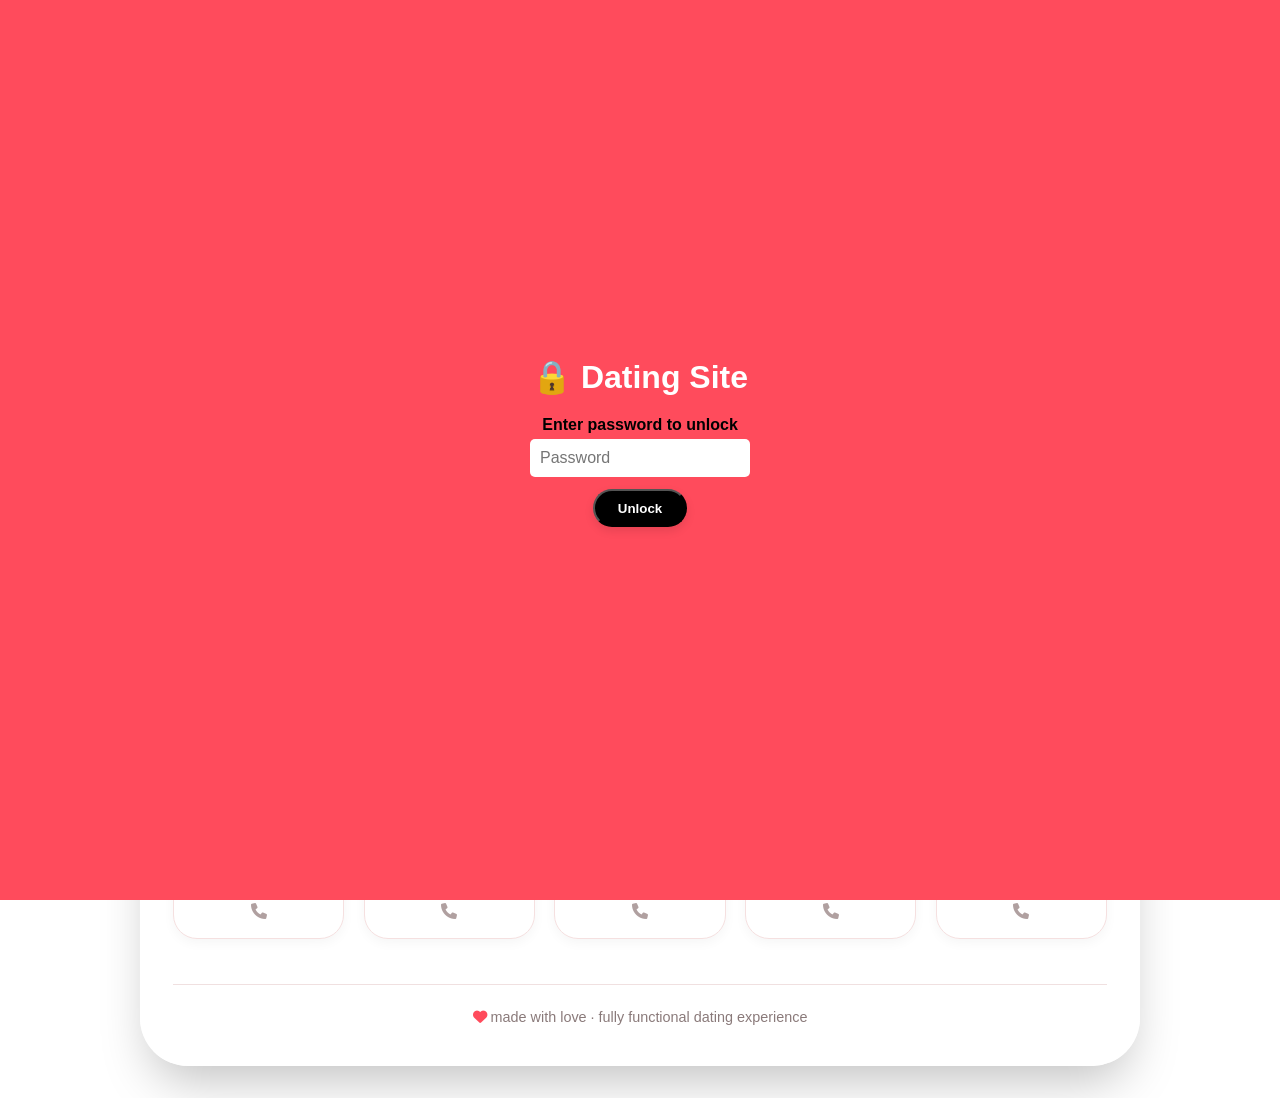
==== profiles.html @ 3c8412d4 "first commit" ====
<!DOCTYPE html>
<html lang="en">
  <head>
    <meta charset="UTF-8" />
    <meta name="viewport" content="width=device-width, initial-scale=1.0" />
    <title>Profile | Find Your Match</title>
    <link rel="stylesheet" href="profile.css" />
    <link
      rel="stylesheet"
      href="https://cdnjs.cloudflare.com/ajax/libs/font-awesome/6.0.0-beta3/css/all.min.css"
    />
  </head>
  <body>
    <div id="lockScreen">
      <h1>🔒 Dating Site</h1>
      <p class="text">Enter password to unlock</p>
      <input type="password" id="passwordInput" placeholder="Password" />
      <button onclick="unlock()">Unlock</button>
      <p id="errorMsg"></p>
    </div>



    <div class="app-container">
      <!-- header -->
      <div class="header">
        <div class="logo"><i class="fas fa-sparkles"></i> HeartSync</div>
        <div class="nav-icons">
          <ul class="nav-menu" id="nav-menu">
            <li><a href="index.html">Go Back</a></li>
          </ul>
        </div>
      </div>

      <!-- main profile card (featured) -->
      <div class="profile-card" id="featuredProfile">
        <div class="profile-avatar">
          <img src="./images/markyy.jpg" alt="Markyy" id="profileImg" />
          <span class="status-dot"></span>
        </div>
        <div class="profile-info">
          <h2 id="profileName">Markyy, 23</h2>
          <div class="tagline">
            <span>📍 Offa</span>
            <span> Watching Football + Watching Movies</span>
          </div>
          <p id="profileBio">
            "Love isn't finfing someone you can live with. It's finding someone
            you can't live without."
          </p>
          <div class="profile-actions">
            <a
              href="https://wa.me/+2348068736505?text=Hi!%20I%20liked%20you%20on%20HeartSync%20"
            >
              <button class="btn btn-primary" id="likeBtn">
                <i class="fas fa-heart"></i> Like
              </button>
            </a>

            <a href="https://wa.me/+2348068736505">
              <button class="btn btn-outline" id="messageBtn">
                <i class="fas fa-comment"></i> Message
              </button>
            </a>

            <button class="btn btn-like" id="nextProfileBtn">
              <i class="fas fa-arrow-right"></i> Next
            </button>
          </div>
        </div>
      </div>

      <!-- search & filters -->
      <div class="search-section">
        <div class="search-bar">
          <i class="fas fa-search"></i>
          <input
            type="text"
            placeholder="Search by name or town..."
            id="searchInput"
          />
          <button id="searchBtn"><i class="fas fa-filter"></i> Search</button>
        </div>
        <div class="filter-options">
          <select id="ageFilter">
            <option value="all">Any age</option>
            <option value="18-21">18–21</option>
            <option value="21-25">21–25</option>
            <option value="25+">25+</option>
          </select>
          <select id="cityFilter">
            <option value="all">All cities</option>
            <option value="offa">Offa</option>
            <option value="ilorin">Ilorin</option>
            <option value="ijagbo">Ijagbo</option>
            <option value="ipee">Ipee</option>
          </select>
        </div>
      </div>

      <!-- people grid -->
      <h3 style="font-weight: 500; color: #2c2c2c; margin-bottom: 0.5rem">
        <i class="fas fa-users" style="color: #ff4b5c"></i> around you
      </h3>
      <div class="cards-grid" id="peopleGrid">
        <!-- cards will be injected via JS -->
      </div>

      <div class="footer-note">
        <i class="fas fa-heart"></i> made with love · fully functional dating
        experience
      </div>
    </div>
    <script src="profile.js"></script>
  </body>
</html>
---- profile.css ----
* {
  margin: 0;
  padding: 0;
  box-sizing: border-box;
  font-family: Verdana, Geneva, Tahoma, sans-serif;
}

body {
  min-height: 100vh;
  display: flex;
  justify-content: center;
  align-items: center;
  padding: 2rem 1rem;
  background: linear-gradient(#ff8a8a 100%);
}

a {
  text-decoration: none;
  color: var(--primary);
  transition: color 0.3s ease;
}

ul {
  list-style-position: inside;
}

.nav-menu {
  display: flex;
  list-style: none;
  gap: 30px;
}

.nav-menu li {
  position: relative;
}

.nav-menu a {
  font-weight: 700;
  font-size: 1.3rem;
  padding: 15px 10;
  position: relative;
  color: #000;
}

.nav-menu a:hover {
  opacity: 0.8;
  transform: translateY(-2px);
}

.nav-menu a::after {
  content: "";
  position: absolute;
  width: 0;
  height: 2px;
  bottom: -5px;
  left: 0;
  background-color: #ff4b5c;
  transition: width 0.3s ease;
}

.nav-menu a:hover::after {
  width: 100%;
}

.app-container {
  max-width: 1000px;
  width: 100%;
  background: rgba(255, 255, 255, 0.7);
  backdrop-filter: blur(8px);
  -webkit-backdrop-filter: blur(8px);
  border-radius: 48px;
  padding: 2.5rem 2rem;
  box-shadow: 0 25px 50px -12px rgba(0, 0, 0, 0.25);
  border: 1px solid rgba(255, 255, 255, 0.4);
}

/* header */
.header {
  display: flex;
  justify-content: space-between;
  align-items: center;
  flex-wrap: wrap;
  margin-bottom: 2.5rem;
}

.logo {
  font-size: 2rem;
  font-weight: 700;
  letter-spacing: -0.5px;
  background: #000;
  -webkit-background-clip: text;
  -webkit-text-fill-color: transparent;
  background-clip: text;
}

.logo i {
  -webkit-text-fill-color: #ddd;
  margin-right: 6px;
}

/* .nav-icons {
  display: flex;
  gap: 1.8rem;
  color: #4a3f3f;
  font-size: 1.5rem;
}

.nav-icons i {
  cursor: pointer;
  transition: 0.2s;
}

.nav-icons i:hover {
  color: #c0392b;
  transform: scale(1.05);
} */

/* main card / profile */
.profile-card {
  background: white;
  border-radius: 32px;
  padding: 1.8rem 2rem;
  margin-bottom: 2.5rem;
  box-shadow: 0 8px 20px rgba(0, 0, 0, 0.06);
  display: flex;
  flex-wrap: wrap;
  gap: 2rem;
  align-items: center;
  transition: 0.3s;
  border: 1px solid #fce4e4;
}

.profile-avatar {
  position: relative;
  flex-shrink: 0;
}

.profile-avatar img {
  width: 130px;
  height: 130px;
  border-radius: 50%;
  object-fit: cover;
  border: 4px solid white;
  box-shadow: 0 10px 20px -5px rgba(0, 0, 0, 0.15);
}

.status-dot {
  position: absolute;
  bottom: 8px;
  right: 8px;
  width: 18px;
  height: 18px;
  background: #2ecc71;
  border: 3px solid white;
  border-radius: 50%;
  box-shadow: 0 0 0 2px rgba(46, 204, 113, 0.3);
}

.profile-info {
  flex: 1;
  min-width: 200px;
}

.profile-info h2 {
  font-size: 2rem;
  font-weight: 700;
  letter-spacing: -0.5px;
  color: #1e1e1e;
}

.profile-info .tagline {
  display: flex;
  gap: 12px;
  flex-wrap: wrap;
  margin: 8px 0 12px;
}

.profile-info .tagline span {
  background: #fce8e8;
  padding: 6px 16px;
  border-radius: 40px;
  font-size: 0.9rem;
  font-weight: 500;
  color: #ff4b5c;
}

.profile-info p {
  color: #4a3f3f;
  line-height: 1.5;
  max-width: 350px;
}

.profile-actions {
  display: flex;
  gap: 12px;
  margin-top: 14px;
  flex-wrap: wrap;
}

.btn {
  border: none;
  background: none;
  font-weight: 600;
  padding: 10px 22px;
  border-radius: 60px;
  font-size: 1rem;
  cursor: pointer;
  transition: 0.2s;
  display: inline-flex;
  align-items: center;
  gap: 8px;
}

.btn-primary {
  background: #ff4b5c;
  color: white;
  box-shadow: 0 6px 12px -6px #ff4b5c;
}

.btn-primary:hover {
  background: #c0392b;
  transform: scale(1.02);
}

.btn-outline {
  border: 1.5px solid #e0c0c0;
  color: #4a3f3f;
  background: transparent;
}

.btn-outline:hover {
  border-color: #c0392b;
  color: #c0392b;
  background: #fff5f5;
}

.btn-like {
  background: #fce8e8;
  color: #b03a3a;
}

.btn-like:hover {
  background: #ffd4d4;
}

/* search / filters */
.search-section {
  display: flex;
  flex-wrap: wrap;
  gap: 1rem;
  margin-bottom: 2rem;
  align-items: center;
  justify-content: space-between;
}

.search-bar {
  flex: 2;
  min-width: 220px;
  display: flex;
  background: white;
  border-radius: 60px;
  padding: 0.3rem 0.3rem 0.3rem 1.2rem;
  align-items: center;
  border: 1px solid #e0d0d0;
  box-shadow: 0 2px 6px rgba(0, 0, 0, 0.03);
}

.search-bar i {
  color: #b0a0a0;
  margin-right: 8px;
}

.search-bar input {
  border: none;
  padding: 12px 0;
  flex: 1;
  font-size: 1rem;
  background: transparent;
  outline: none;
}

.search-bar button {
  background: #ff4b5c;
  border: none;
  color: white;
  padding: 10px 22px;
  border-radius: 60px;
  font-weight: 600;
  cursor: pointer;
  transition: 0.2s;
}

.search-bar button:hover {
  background: #c0392b;
}

.filter-options {
  display: flex;
  gap: 10px;
  flex-wrap: wrap;
}

.filter-options select {
  background: white;
  border: 1px solid #ddd;
  padding: 10px 18px;
  border-radius: 40px;
  font-size: 0.95rem;
  color: #2c2c2c;
  cursor: pointer;
  outline: none;
}

/* cards grid */
.cards-grid {
  display: grid;
  grid-template-columns: repeat(auto-fill, minmax(140px, 1fr));
  gap: 1.2rem;
  margin-top: 1.5rem;
}

.person-card {
  background: white;
  border-radius: 24px;
  padding: 1.2rem 0.8rem;
  text-align: center;
  box-shadow: 0 4px 12px rgba(0, 0, 0, 0.04);
  transition: 0.2s;
  border: 1px solid #f5e0e0;
  cursor: pointer;
}

.person-card:hover {
  transform: translateY(-4px);
  border-color: #ff4b5c;
  box-shadow: 0 12px 18px -10px rgba(233, 78, 119, 0.2);
}

.person-card img {
  width: 70px;
  height: 70px;
  border-radius: 50%;
  object-fit: cover;
  margin-bottom: 10px;
  border: 2px solid #ffecec;
}

.person-card h4 {
  font-size: 1.05rem;
  color: #1e1e1e;
}

.person-card p {
  font-size: 0.8rem;
  color: #7a6a6a;
  margin: 4px 0 8px;
}

.person-card .card-actions {
  display: flex;
  justify-content: center;
  gap: 8px;
  margin-top: 8px;
}

.person-card .card-actions i {
  color: #b0a0a0;
  font-size: 1rem;
  transition: 0.2s;
}

.person-card .card-actions i.fa-phone:hover {
  color: #ff4b5c;
  transform: scale(1.2);
}

.person-card .card-actions i.fa-comment:hover {
  color: #2e86de;
}

.footer-note {
  margin-top: 2.8rem;
  text-align: center;
  color: #8a7a7a;
  font-size: 0.9rem;
  border-top: 1px solid #f0e0e0;
  padding-top: 1.5rem;
}

.footer-note i {
  color: #ff4b5c;
}

/* responsive */
@media (max-width: 600px) {
  .app-container {
    padding: 1.5rem;
  }
  .profile-card {
    flex-direction: column;
    align-items: center;
    text-align: center;
  }
  .profile-info .tagline {
    justify-content: center;
  }
  .profile-actions {
    justify-content: center;
  }
  .search-section {
    flex-direction: column;
  }
}

#lockScreen {
  position: fixed;
  top: 0;
  left: 0;
  width: 100%;
  height: 100%;
  background: #ff4b5c;
  display: flex;
  justify-content: center;
  align-items: center;
  flex-direction: column;
  z-index: 1000;
}
#lockScreen h1 {
  color: #fff;
  margin-bottom: 20px;
}
#lockScreen p {
  color: #000;
  margin-bottom: 5px;
  font-weight: 600;
}
#lockScreen input {
  padding: 10px;
  font-size: 16px;
  border: none;
  border-radius: 5px;
}
#lockScreen button {
  margin-top: 12px;
  background-color: black;
  color: #fff;
  padding: 0.6rem 1.4rem;
  border-radius: 50px;
  font-weight: 600;
  text-decoration: none;
  transition: all 0.3s ease;
  box-shadow: 0 4px 10px rgba(0, 0, 0, 0.1);
  cursor: pointer;
}
#lockScreen button:hover {
  transform: translateY(-2px);
  box-shadow: 0 6px 15px rgba(0, 0, 0, 0.2);
  color: #000;
  background-color: #fff;
}

#errorMsg {
  color: #fff;
  margin-top: 10px;
  font-weight: 600;
}
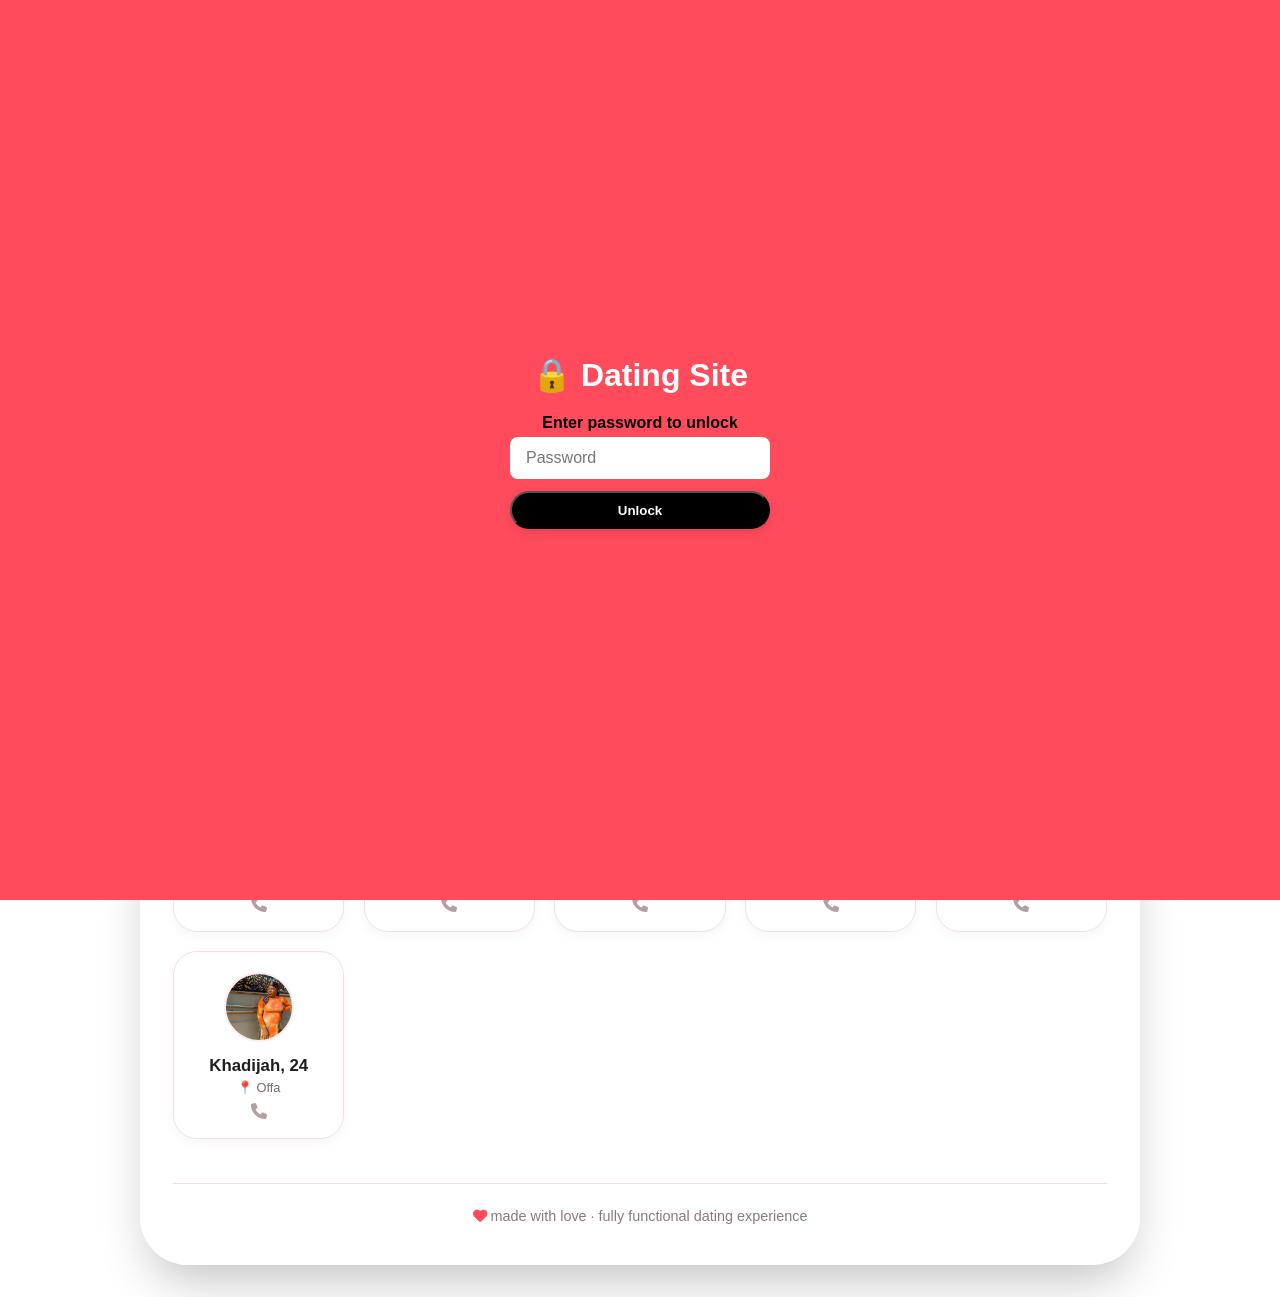
==== commit 6dd14eb5: "second commit" ====
--- a/profiles.html
+++ b/profiles.html
@@ -11,7 +11,7 @@
     />
   </head>
   <body>
-    <div id="lockScreen">
+       <div id="lockScreen">
       <h1>🔒 Dating Site</h1>
       <p class="text">Enter password to unlock</p>
       <input type="password" id="passwordInput" placeholder="Password" />
@@ -49,19 +49,13 @@
             you can't live without."
           </p>
           <div class="profile-actions">
-            <a
-              href="https://wa.me/+2348068736505?text=Hi!%20I%20liked%20you%20on%20HeartSync%20"
-            >
-              <button class="btn btn-primary" id="likeBtn">
-                <i class="fas fa-heart"></i> Like
-              </button>
-            </a>
+            <button class="btn btn-primary" id="likeBtn">
+              <i class="fas fa-heart"></i> Like
+            </button>
 
-            <a href="https://wa.me/+2348068736505">
-              <button class="btn btn-outline" id="messageBtn">
-                <i class="fas fa-comment"></i> Message
-              </button>
-            </a>
+            <button class="btn btn-outline" id="messageBtn">
+              <i class="fas fa-comment"></i> Message
+            </button>
 
             <button class="btn btn-like" id="nextProfileBtn">
               <i class="fas fa-arrow-right"></i> Next
--- a/profile.css
+++ b/profile.css
@@ -5,6 +5,10 @@
   font-family: Verdana, Geneva, Tahoma, sans-serif;
 }
 
+html {
+  overflow-x: hidden;
+}
+
 body {
   min-height: 100vh;
   display: flex;
@@ -12,6 +16,8 @@
   align-items: center;
   padding: 2rem 1rem;
   background: linear-gradient(#ff8a8a 100%);
+  overflow-x: hidden;
+  width: 100%;
 }
 
 a {
@@ -37,7 +43,7 @@
 .nav-menu a {
   font-weight: 700;
   font-size: 1.3rem;
-  padding: 15px 10;
+  padding: 15px 10px;
   position: relative;
   color: #000;
 }
@@ -68,8 +74,8 @@
   background: rgba(255, 255, 255, 0.7);
   backdrop-filter: blur(8px);
   -webkit-backdrop-filter: blur(8px);
-  border-radius: 48px;
-  padding: 2.5rem 2rem;
+  border-radius: clamp(20px, 5vw, 48px);
+  padding: clamp(1.25rem, 4vw, 2.5rem) clamp(1rem, 3vw, 2rem);
   box-shadow: 0 25px 50px -12px rgba(0, 0, 0, 0.25);
   border: 1px solid rgba(255, 255, 255, 0.4);
 }
@@ -84,7 +90,7 @@
 }
 
 .logo {
-  font-size: 2rem;
+  font-size: clamp(1.5rem, 4vw, 2rem);
   font-weight: 700;
   letter-spacing: -0.5px;
   background: #000;
@@ -136,8 +142,8 @@
 }
 
 .profile-avatar img {
-  width: 130px;
-  height: 130px;
+  width: clamp(90px, 20vw, 130px);
+  height: clamp(90px, 20vw, 130px);
   border-radius: 50%;
   object-fit: cover;
   border: 4px solid white;
@@ -159,10 +165,11 @@
 .profile-info {
   flex: 1;
   min-width: 200px;
+  width: 100%;
 }
 
 .profile-info h2 {
-  font-size: 2rem;
+  font-size: clamp(1.4rem, 4vw, 2rem);
   font-weight: 700;
   letter-spacing: -0.5px;
   color: #1e1e1e;
@@ -256,6 +263,7 @@
 .search-bar {
   flex: 2;
   min-width: 220px;
+  width: 100%;
   display: flex;
   background: white;
   border-radius: 60px;
@@ -263,18 +271,22 @@
   align-items: center;
   border: 1px solid #e0d0d0;
   box-shadow: 0 2px 6px rgba(0, 0, 0, 0.03);
+  box-sizing: border-box;
 }
 
 .search-bar i {
   color: #b0a0a0;
   margin-right: 8px;
+  flex-shrink: 0;
 }
 
 .search-bar input {
   border: none;
   padding: 12px 0;
   flex: 1;
-  font-size: 1rem;
+  min-width: 0;
+  width: 100%;
+  font-size: .65rem;
   background: transparent;
   outline: none;
 }
@@ -288,6 +300,8 @@
   font-weight: 600;
   cursor: pointer;
   transition: 0.2s;
+  flex-shrink: 0;
+  white-space: nowrap;
 }
 
 .search-bar button:hover {
@@ -392,23 +406,118 @@
 }
 
 /* responsive */
+
+/* Tablet */
+@media (max-width: 900px) {
+  .app-container {
+    border-radius: 28px;
+  }
+  .cards-grid {
+    grid-template-columns: repeat(auto-fill, minmax(120px, 1fr));
+    gap: 1rem;
+  }
+}
+
+/* Mobile */
 @media (max-width: 600px) {
+  body {
+    padding: 1rem 0.75rem;
+    align-items: flex-start;
+  }
   .app-container {
-    padding: 1.5rem;
+    padding: 1.5rem 1.1rem;
+    border-radius: 22px;
+  }
+  .header {
+    margin-bottom: 1.5rem;
+  }
+  .nav-menu {
+    gap: 12px;
+  }
+  .nav-menu a {
+    font-size: 1.05rem;
+    padding: 10px 6px;
   }
   .profile-card {
     flex-direction: column;
     align-items: center;
     text-align: center;
+    padding: 1.4rem 1.2rem;
   }
   .profile-info .tagline {
     justify-content: center;
   }
+  .profile-info p {
+    max-width: 100%;
+  }
   .profile-actions {
     justify-content: center;
+    width: 100%;
+  }
+  .profile-actions .btn {
+    flex: 1 1 auto;
+    justify-content: center;
   }
   .search-section {
     flex-direction: column;
+    align-items: stretch;
+  }
+  .search-bar {
+    width: 100%;
+  }
+  .search-bar button {
+    padding: 10px 16px;
+    font-size: 0.9rem;
+  }
+  .filter-options {
+    width: 100%;
+  }
+  .filter-options select {
+    flex: 1 1 130px;
+  }
+  .cards-grid {
+    grid-template-columns: repeat(auto-fill, minmax(110px, 1fr));
+    gap: 0.8rem;
+  }
+  .person-card {
+    padding: 1rem 0.6rem;
+  }
+}
+
+/* Very small phones */
+@media (max-width: 360px) {
+  .app-container {
+    padding: 1.2rem 0.9rem;
+    border-radius: 18px;
+  }
+  .logo {
+    font-size: 1.3rem;
+  }
+  .profile-avatar img {
+    width: 80px;
+    height: 80px;
+  }
+  .btn {
+    padding: 9px 16px;
+    font-size: 0.9rem;
+  }
+  .cards-grid {
+    grid-template-columns: repeat(auto-fill, minmax(95px, 1fr));
+    gap: 0.6rem;
+  }
+  .person-card img {
+    width: 56px;
+    height: 56px;
+  }
+  .person-card h4 {
+    font-size: 0.9rem;
+  }
+  .search-bar button {
+    padding: 9px 12px;
+    font-size: 0.82rem;
+  }
+  .search-bar button span {
+    display: none;
   }
 }
 
@@ -423,11 +532,14 @@
   justify-content: center;
   align-items: center;
   flex-direction: column;
+  padding: 1.5rem;
+  text-align: center;
   z-index: 1000;
 }
 #lockScreen h1 {
   color: #fff;
   margin-bottom: 20px;
+  font-size: clamp(1.4rem, 6vw, 2rem);
 }
 #lockScreen p {
   color: #000;
@@ -435,10 +547,12 @@
   font-weight: 600;
 }
 #lockScreen input {
-  padding: 10px;
+  padding: 12px 16px;
   font-size: 16px;
   border: none;
-  border-radius: 5px;
+  border-radius: 8px;
+  width: 100%;
+  max-width: 260px;
 }
 #lockScreen button {
   margin-top: 12px;
@@ -451,6 +565,8 @@
   transition: all 0.3s ease;
   box-shadow: 0 4px 10px rgba(0, 0, 0, 0.1);
   cursor: pointer;
+  width: 100%;
+  max-width: 260px;
 }
 #lockScreen button:hover {
   transform: translateY(-2px);
@@ -463,4 +579,4 @@
   color: #fff;
   margin-top: 10px;
   font-weight: 600;
-}
+}
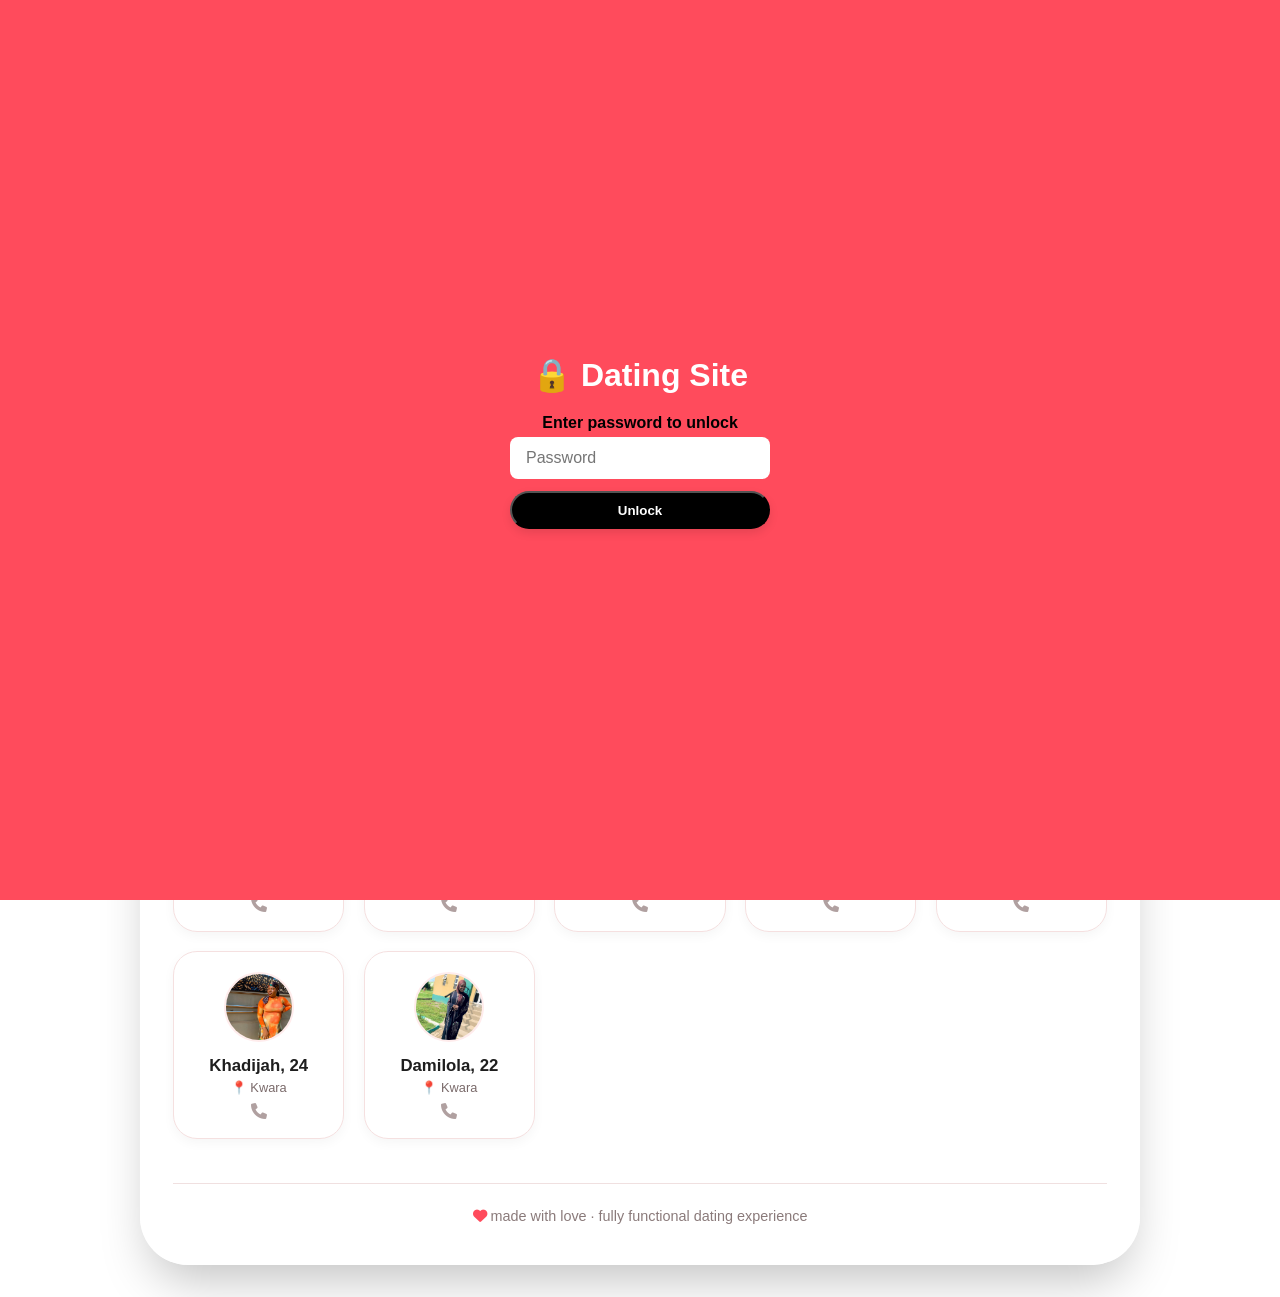
==== commit 3fe441d2: "third commit" ====
--- a/profiles.html
+++ b/profiles.html
@@ -1,4 +1,4 @@
-<!DOCTYPE html>
+<!doctype html>
 <html lang="en">
   <head>
     <meta charset="UTF-8" />
@@ -11,15 +11,20 @@
     />
   </head>
   <body>
-       <div id="lockScreen">
+    <!-- LIGHTBOX MODAL -->
+    <div id="lightbox">
+      <span id="lightbox-close">&times;</span>
+      <img id="lightbox-img" src="" alt="" />
+      <div id="lightbox-name"></div>
+    </div>
+
+    <div id="lockScreen">
       <h1>🔒 Dating Site</h1>
       <p class="text">Enter password to unlock</p>
       <input type="password" id="passwordInput" placeholder="Password" />
       <button onclick="unlock()">Unlock</button>
       <p id="errorMsg"></p>
     </div>
-
-
 
     <div class="app-container">
       <!-- header -->
@@ -35,13 +40,13 @@
       <!-- main profile card (featured) -->
       <div class="profile-card" id="featuredProfile">
         <div class="profile-avatar">
-          <img src="./images/markyy.jpg" alt="Markyy" id="profileImg" />
+          <img src="./images/user.jpg" alt="User" id="profileImg" />
           <span class="status-dot"></span>
         </div>
         <div class="profile-info">
-          <h2 id="profileName">Markyy, 23</h2>
+          <h2 id="profileName">User, xx</h2>
           <div class="tagline">
-            <span>📍 Offa</span>
+            <span>📍 Nowhere</span>
             <span> Watching Football + Watching Movies</span>
           </div>
           <p id="profileBio">
@@ -84,10 +89,10 @@
           </select>
           <select id="cityFilter">
             <option value="all">All cities</option>
-            <option value="offa">Offa</option>
-            <option value="ilorin">Ilorin</option>
-            <option value="ijagbo">Ijagbo</option>
-            <option value="ipee">Ipee</option>
+            <option value="kwara">Kwara</option>
+            <option value="ibadan">Ibadan</option>
+            <option value="lagos">Lagos</option>
+            <option value="abuja">Abuja</option>
           </select>
         </div>
       </div>
--- a/profile.css
+++ b/profile.css
@@ -286,7 +286,7 @@
   flex: 1;
   min-width: 0;
   width: 100%;
-  font-size: .65rem;
+  font-size: 0.65rem;
   background: transparent;
   outline: none;
 }
@@ -579,4 +579,89 @@
   color: #fff;
   margin-top: 10px;
   font-weight: 600;
-}+}
+
+/* --- LIGHTBOX --- */
+#lightbox {
+  display: none;
+  position: fixed;
+  inset: 0;
+  z-index: 9999;
+  background: rgba(0, 0, 0, 0.85);
+  backdrop-filter: blur(6px);
+  justify-content: center;
+  align-items: center;
+  animation: fadeIn 0.2s ease;
+}
+
+#lightbox.open {
+  display: flex;
+}
+
+#lightbox img {
+  max-width: 90vw;
+  max-height: 85vh;
+  border-radius: 20px;
+  object-fit: contain;
+  box-shadow: 0 30px 60px rgba(0, 0, 0, 0.5);
+  animation: zoomIn 0.25s ease;
+}
+
+#lightbox-name {
+  position: absolute;
+  bottom: 40px;
+  left: 50%;
+  transform: translateX(-50%);
+  color: #fff;
+  font-size: 1.1rem;
+  font-weight: 600;
+  background: rgba(0, 0, 0, 0.4);
+  padding: 8px 22px;
+  border-radius: 40px;
+  white-space: nowrap;
+}
+
+#lightbox-close {
+  position: absolute;
+  top: 20px;
+  right: 24px;
+  color: #fff;
+  font-size: 2rem;
+  cursor: pointer;
+  line-height: 1;
+  opacity: 0.8;
+  transition:
+    opacity 0.2s,
+    transform 0.2s;
+}
+
+#lightbox-close:hover {
+  opacity: 1;
+  transform: scale(1.15);
+}
+
+/* make images feel clickable */
+.profile-avatar img,
+.person-card img {
+  cursor: zoom-in;
+}
+
+@keyframes fadeIn {
+  from {
+    opacity: 0;
+  }
+  to {
+    opacity: 1;
+  }
+}
+
+@keyframes zoomIn {
+  from {
+    transform: scale(0.85);
+    opacity: 0;
+  }
+  to {
+    transform: scale(1);
+    opacity: 1;
+  }
+}
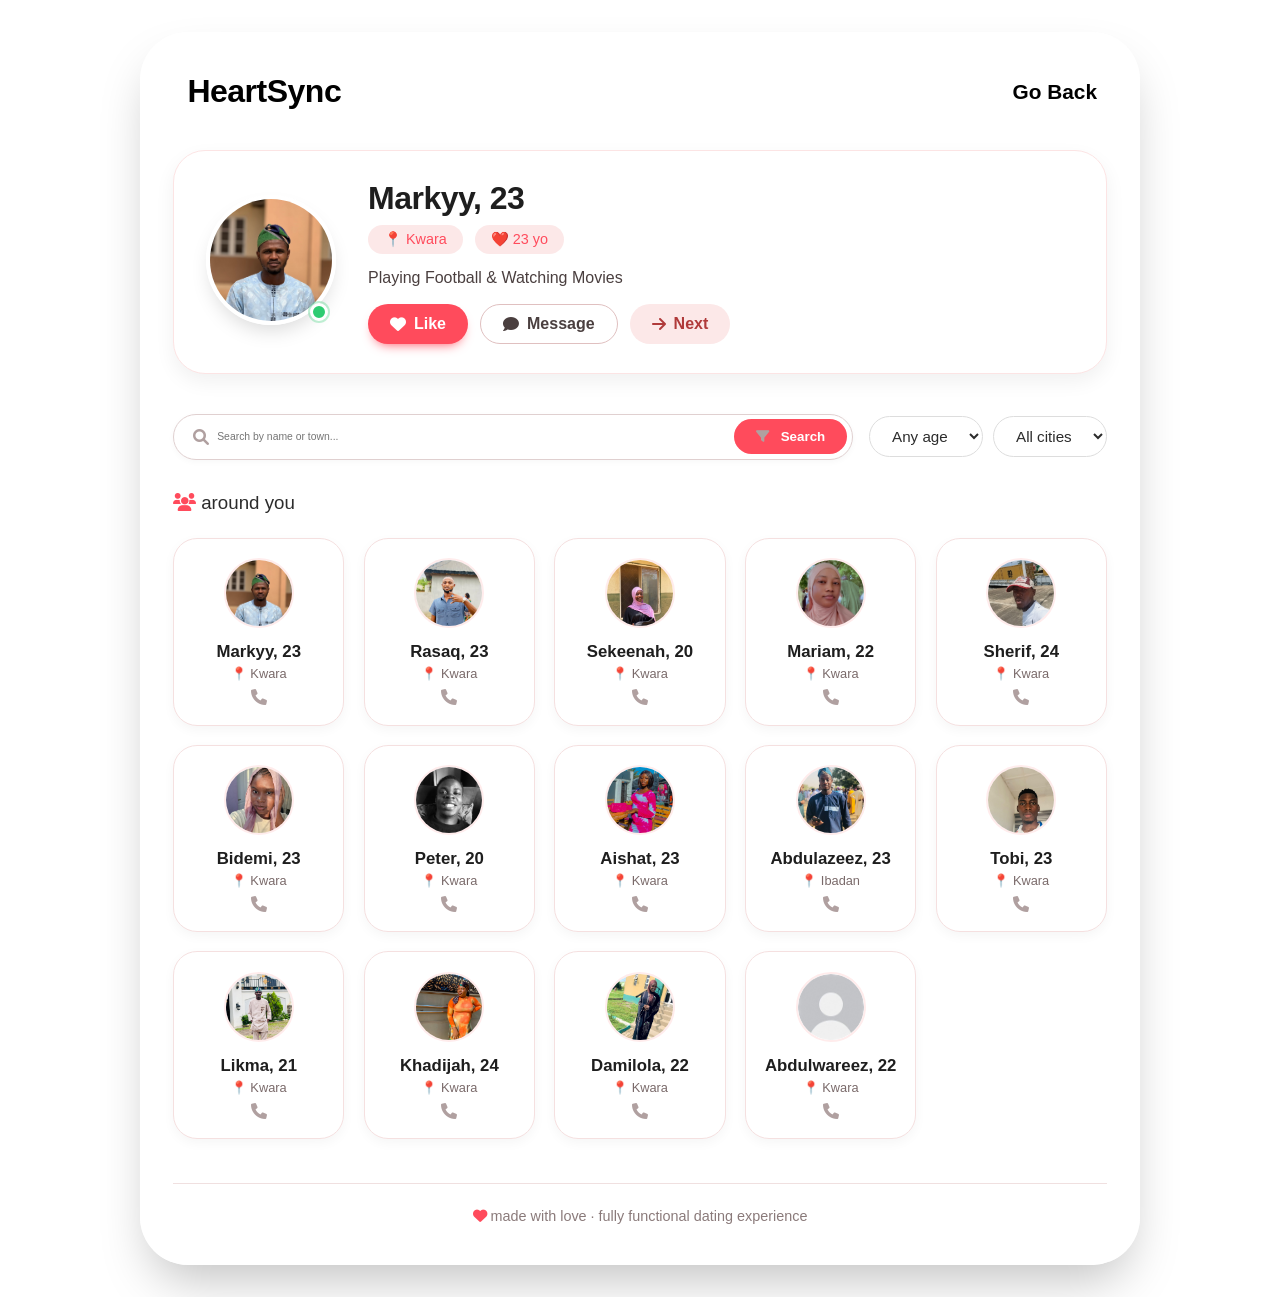
==== commit 8b133f55: "second commit" ====
--- a/profiles.html
+++ b/profiles.html
@@ -18,13 +18,13 @@
       <div id="lightbox-name"></div>
     </div>
 
-    <div id="lockScreen">
+    <!-- <div id="lockScreen">
       <h1>🔒 Dating Site</h1>
       <p class="text">Enter password to unlock</p>
       <input type="password" id="passwordInput" placeholder="Password" />
       <button onclick="unlock()">Unlock</button>
       <p id="errorMsg"></p>
-    </div>
+    </div> -->
 
     <div class="app-container">
       <!-- header -->
